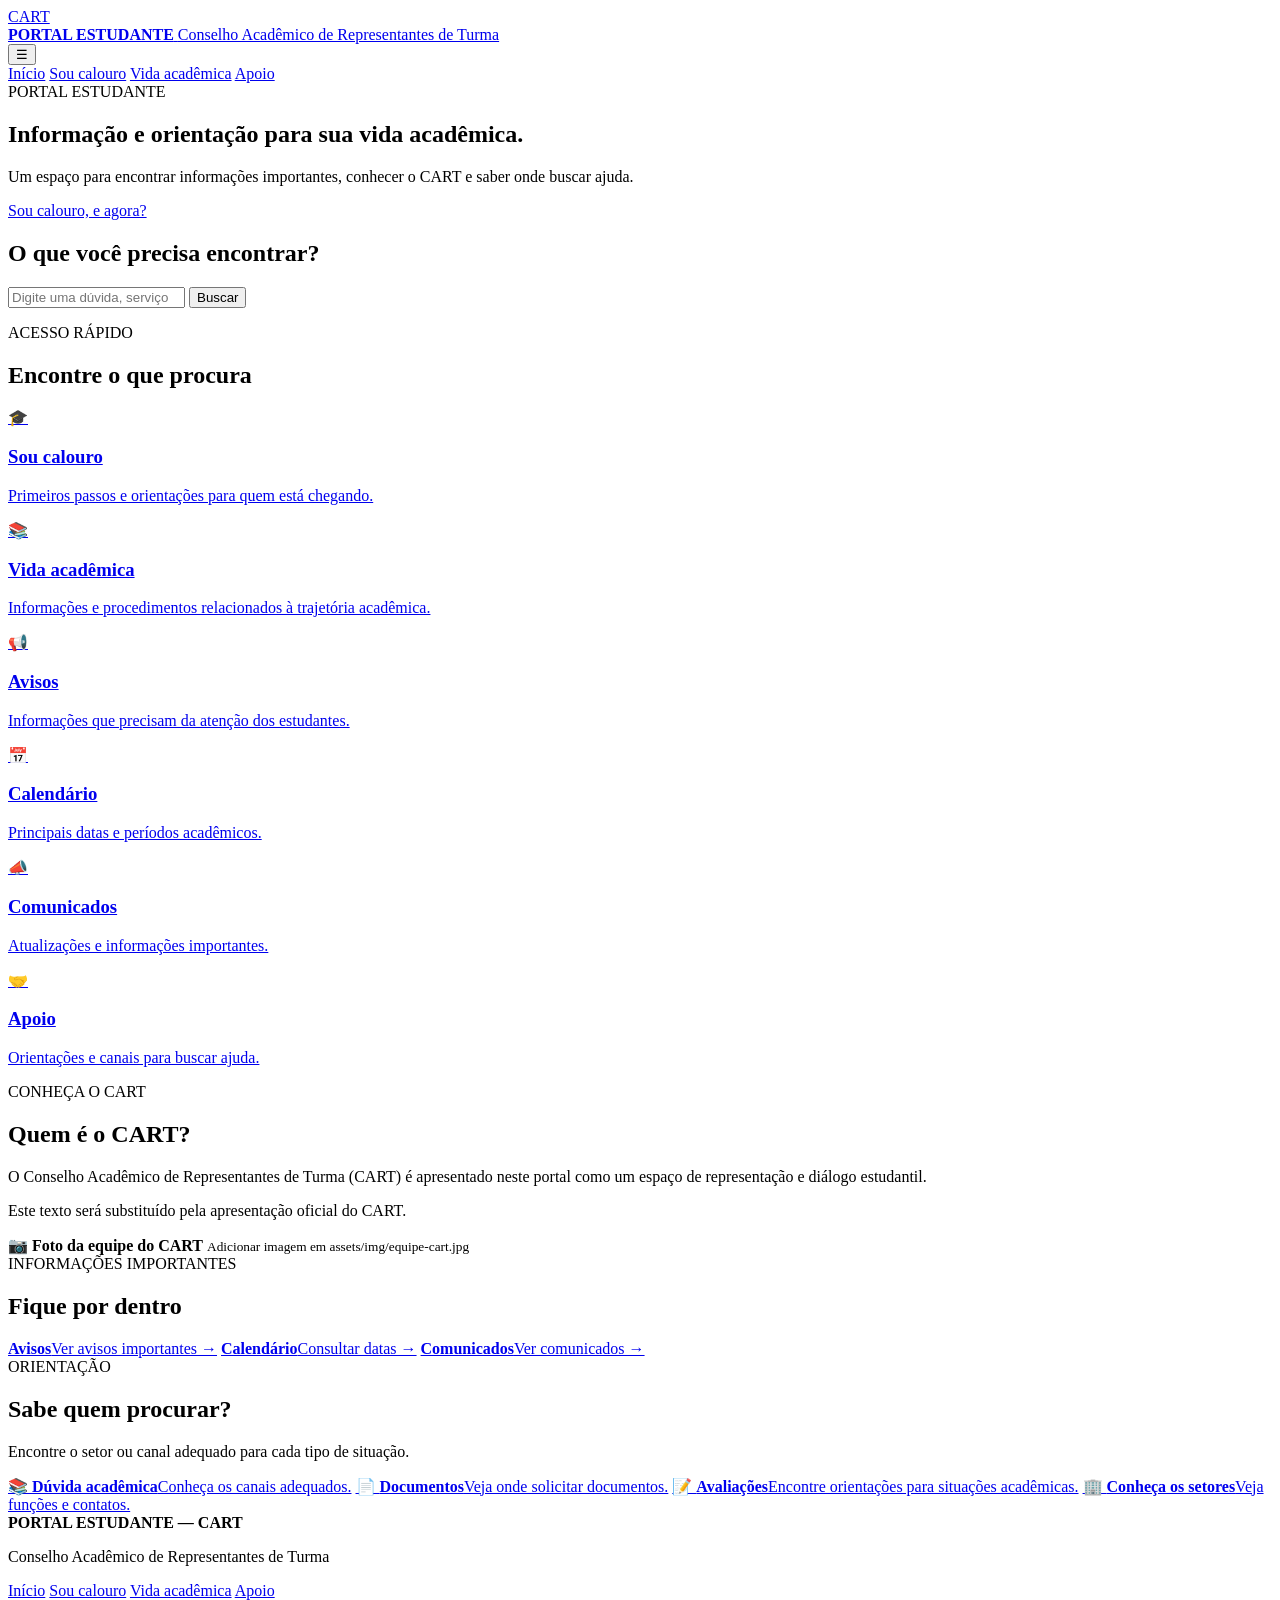
==== index.html @ 2d20d7ff "Add files via upload" ====
<!DOCTYPE html>
<html lang="pt-BR">
<head>
  <meta charset="UTF-8">
  <meta name="viewport" content="width=device-width, initial-scale=1.0">
  <meta name="description" content="Portal Estudante - Conselho Acadêmico de Representantes de Turma (CART)">
  <title>Portal Estudante | CART</title>
  <link rel="stylesheet" href="css/style.css">
</head>
<body>
  <header class="site-header">
    <div class="header-container">
      <a class="brand" href="index.html" aria-label="Portal Estudante - Início">
        <div class="brand-logo">CART</div>
        <div>
          <strong>PORTAL ESTUDANTE</strong>
          <span>Conselho Acadêmico de Representantes de Turma</span>
        </div>
      </a>

      <button class="menu-toggle" aria-label="Abrir menu" aria-expanded="false">☰</button>

      <nav class="main-nav" aria-label="Navegação principal">
        <a class="active" href="index.html">Início</a>
        <a href="pages/sou-calouro.html">Sou calouro</a>
        <a href="pages/vida-academica.html">Vida acadêmica</a>
        <a href="pages/apoio.html">Apoio</a>
      </nav>
    </div>
  </header>

  <main>
    <section class="hero">
      <div class="hero-content">
        <span class="eyebrow">PORTAL ESTUDANTE</span>
        <h1>Informação e orientação para sua vida acadêmica.</h1>
        <p>Um espaço para encontrar informações importantes, conhecer o CART e saber onde buscar ajuda.</p>
        <a class="button" href="pages/sou-calouro.html">Sou calouro, e agora?</a>
      </div>
    </section>

    <section class="search-section container">
      <h2>O que você precisa encontrar?</h2>
      <div class="search-box">
        <input id="siteSearch" type="search" placeholder="Digite uma dúvida, serviço ou assunto..." aria-label="Pesquisar no portal">
        <button id="searchButton" type="button">Buscar</button>
      </div>
      <p id="searchMessage" class="search-message" aria-live="polite"></p>
    </section>

    <section class="container section">
      <div class="section-heading">
        <span class="eyebrow">ACESSO RÁPIDO</span>
        <h2>Encontre o que procura</h2>
      </div>

      <div class="card-grid">
        <a class="info-card" href="pages/sou-calouro.html">
          <span class="card-icon">🎓</span>
          <h3>Sou calouro</h3>
          <p>Primeiros passos e orientações para quem está chegando.</p>
        </a>

        <a class="info-card" href="pages/vida-academica.html">
          <span class="card-icon">📚</span>
          <h3>Vida acadêmica</h3>
          <p>Informações e procedimentos relacionados à trajetória acadêmica.</p>
        </a>

        <a class="info-card" href="pages/avisos.html">
          <span class="card-icon">📢</span>
          <h3>Avisos</h3>
          <p>Informações que precisam da atenção dos estudantes.</p>
        </a>

        <a class="info-card" href="pages/calendario.html">
          <span class="card-icon">📅</span>
          <h3>Calendário</h3>
          <p>Principais datas e períodos acadêmicos.</p>
        </a>

        <a class="info-card" href="pages/comunicados.html">
          <span class="card-icon">📣</span>
          <h3>Comunicados</h3>
          <p>Atualizações e informações importantes.</p>
        </a>

        <a class="info-card" href="pages/apoio.html">
          <span class="card-icon">🤝</span>
          <h3>Apoio</h3>
          <p>Orientações e canais para buscar ajuda.</p>
        </a>
      </div>
    </section>

    <section class="about-section">
      <div class="container about-grid">
        <div>
          <span class="eyebrow">CONHEÇA O CART</span>
          <h2>Quem é o CART?</h2>
          <p>O Conselho Acadêmico de Representantes de Turma (CART) é apresentado neste portal como um espaço de representação e diálogo estudantil.</p>
          <p class="placeholder-note">Este texto será substituído pela apresentação oficial do CART.</p>
        </div>

        <div class="photo-placeholder">
          <span>📷</span>
          <strong>Foto da equipe do CART</strong>
          <small>Adicionar imagem em assets/img/equipe-cart.jpg</small>
        </div>
      </div>
    </section>

    <section class="container section">
      <div class="section-heading">
        <span class="eyebrow">INFORMAÇÕES IMPORTANTES</span>
        <h2>Fique por dentro</h2>
      </div>

      <div class="notice-grid">
        <a href="pages/avisos.html" class="notice-card"><strong>Avisos</strong><span>Ver avisos importantes →</span></a>
        <a href="pages/calendario.html" class="notice-card"><strong>Calendário</strong><span>Consultar datas →</span></a>
        <a href="pages/comunicados.html" class="notice-card"><strong>Comunicados</strong><span>Ver comunicados →</span></a>
      </div>
    </section>

    <section class="help-section">
      <div class="container">
        <div class="section-heading">
          <span class="eyebrow">ORIENTAÇÃO</span>
          <h2>Sabe quem procurar?</h2>
          <p>Encontre o setor ou canal adequado para cada tipo de situação.</p>
        </div>

        <div class="help-grid">
          <a href="pages/setores.html" class="help-card">📚 <strong>Dúvida acadêmica</strong><span>Conheça os canais adequados.</span></a>
          <a href="pages/setores.html" class="help-card">📄 <strong>Documentos</strong><span>Veja onde solicitar documentos.</span></a>
          <a href="pages/setores.html" class="help-card">📝 <strong>Avaliações</strong><span>Encontre orientações para situações acadêmicas.</span></a>
          <a href="pages/setores.html" class="help-card">🏢 <strong>Conheça os setores</strong><span>Veja funções e contatos.</span></a>
        </div>
      </div>
    </section>
  </main>

  <footer class="site-footer">
    <div class="container footer-content">
      <div>
        <strong>PORTAL ESTUDANTE — CART</strong>
        <p>Conselho Acadêmico de Representantes de Turma</p>
      </div>
      <div>
        <a href="index.html">Início</a>
        <a href="pages/sou-calouro.html">Sou calouro</a>
        <a href="pages/vida-academica.html">Vida acadêmica</a>
        <a href="pages/apoio.html">Apoio</a>
      </div>
    </div>
  </footer>

  <script src="js/script.js"></script>
</body>
</html>
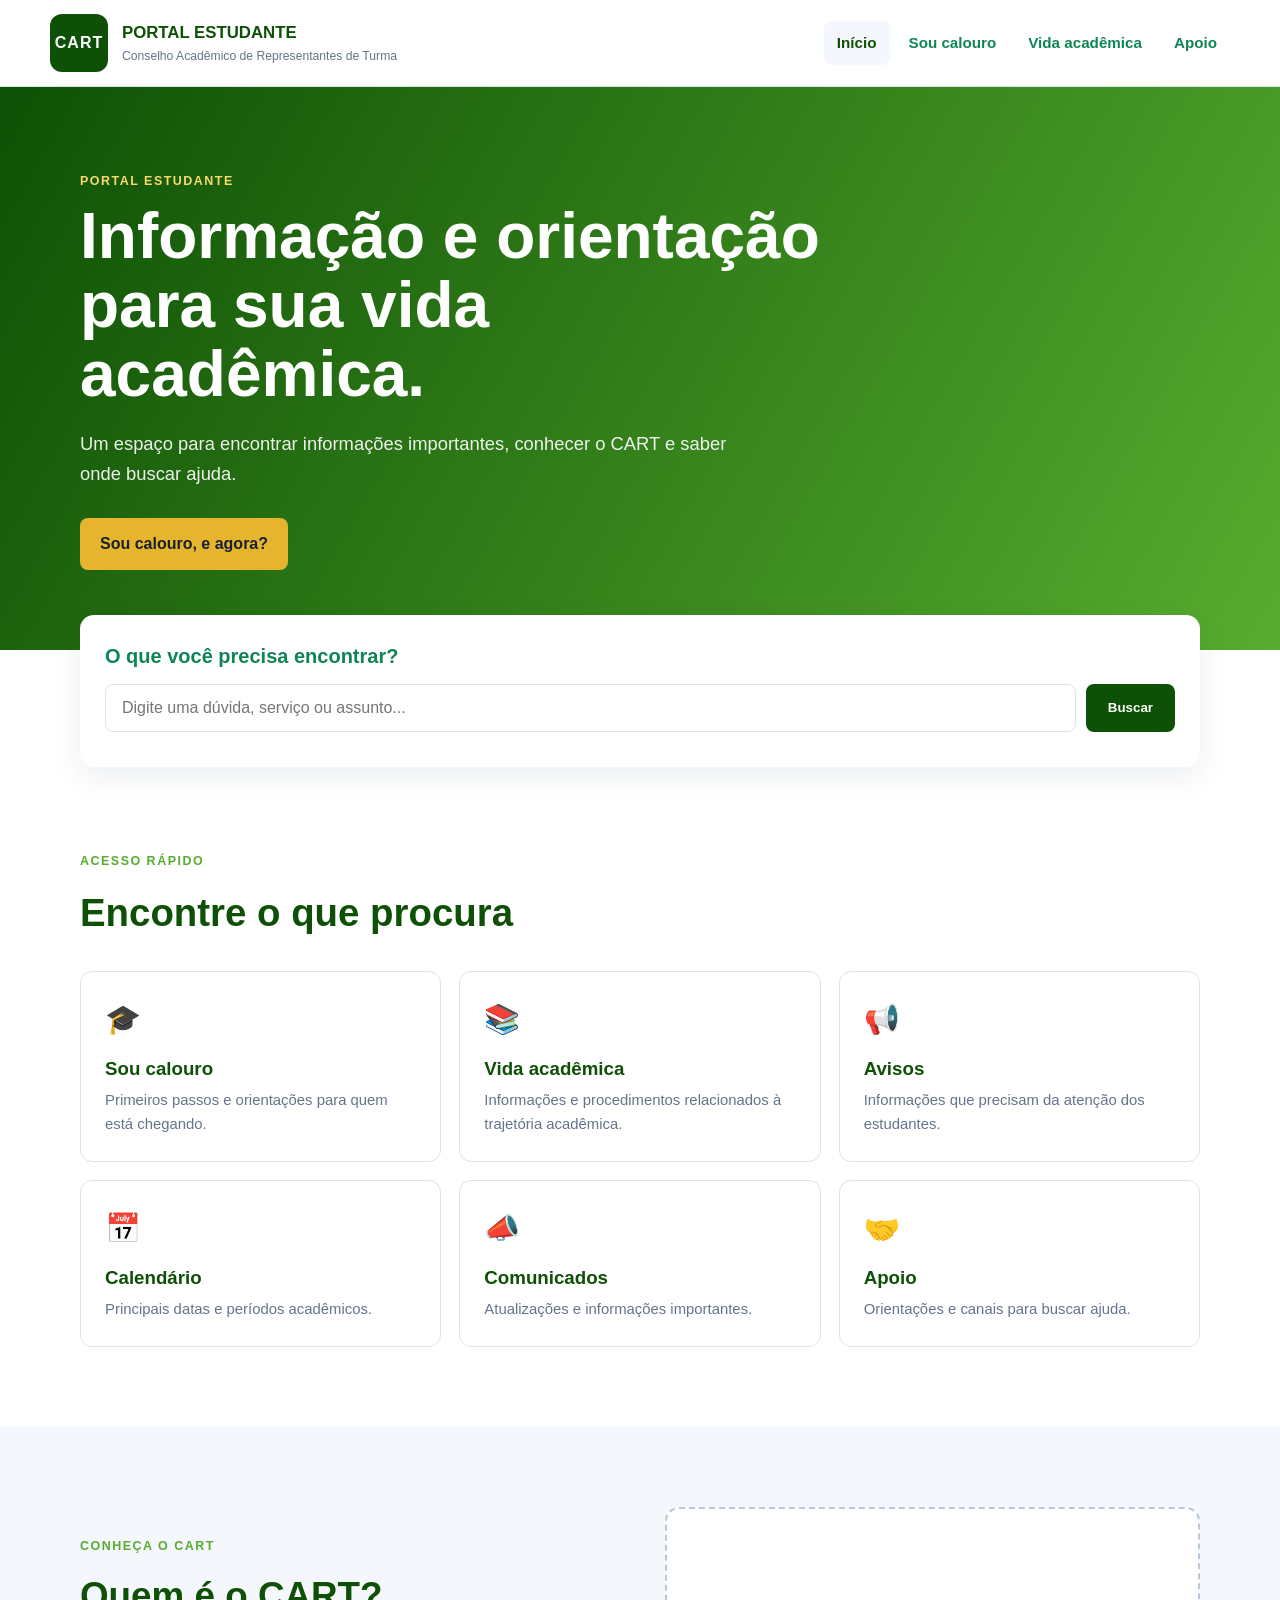
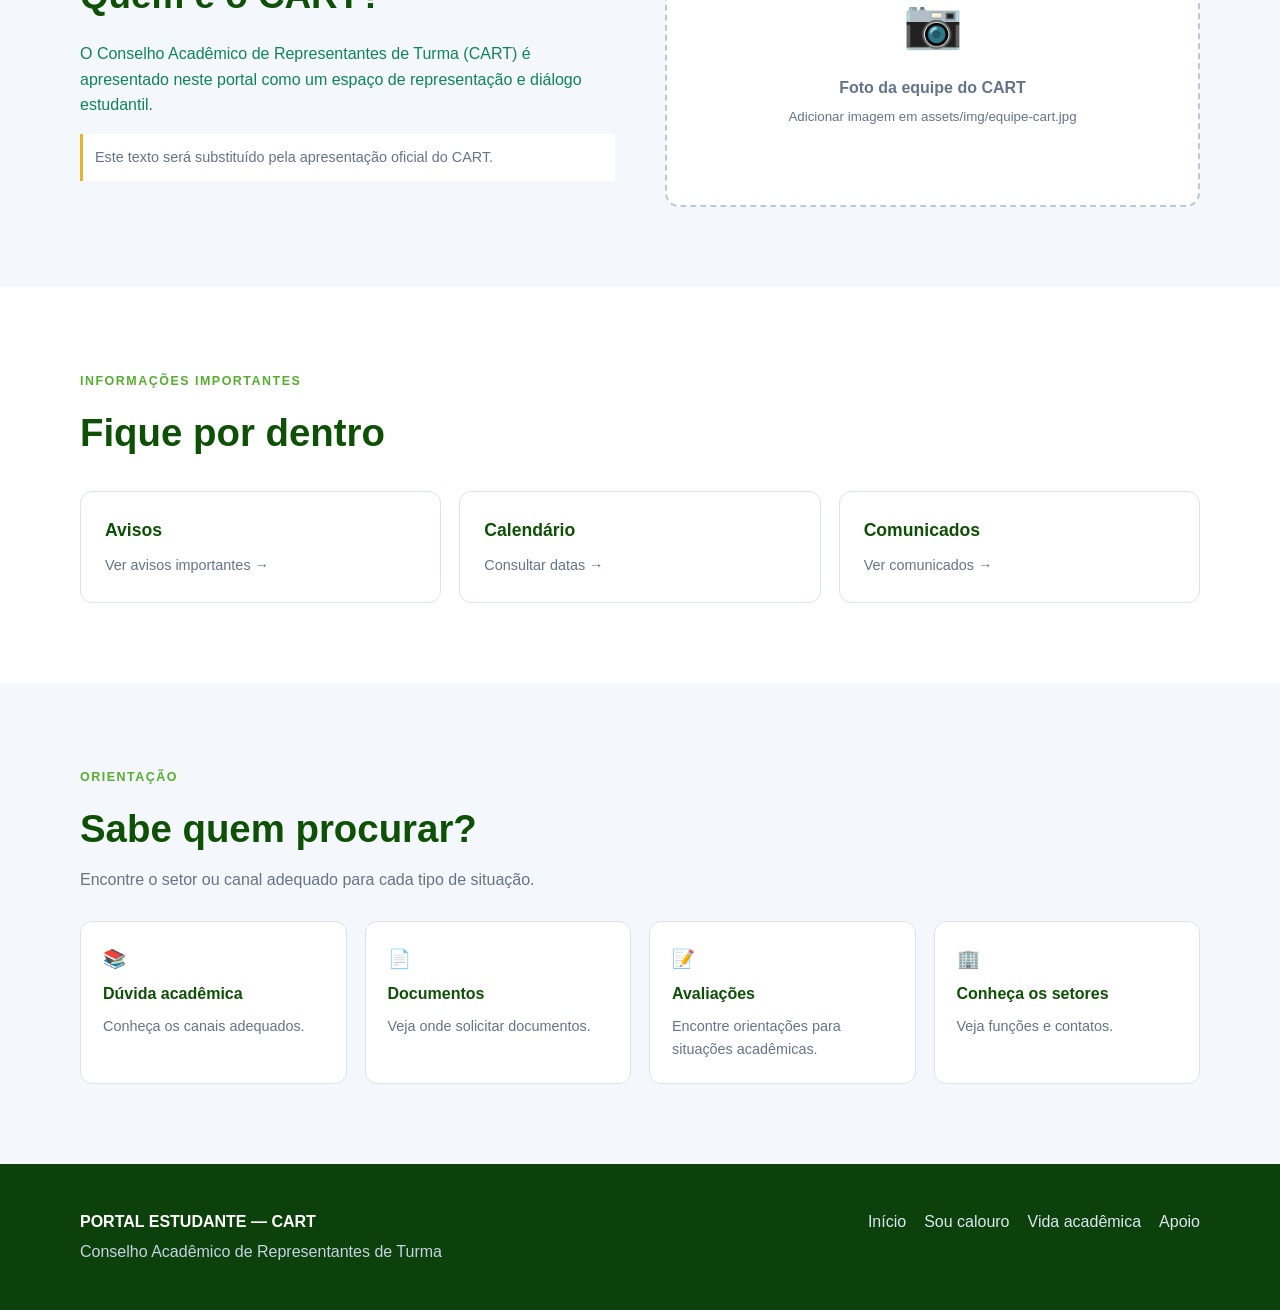
==== commit bd637cfa: "Update index.html" ====
--- a/index.html
+++ b/index.html
@@ -5,7 +5,7 @@
   <meta name="viewport" content="width=device-width, initial-scale=1.0">
   <meta name="description" content="Portal Estudante - Conselho Acadêmico de Representantes de Turma (CART)">
   <title>Portal Estudante | CART</title>
-  <link rel="stylesheet" href="css/style.css">
+  <link rel="stylesheet" href="style.css">
 </head>
 <body>
   <header class="site-header">
--- a/style.css
+++ b/style.css
@@ -0,0 +1,508 @@
+* {
+  margin: 0;
+  padding: 0;
+  box-sizing: border-box;
+}
+
+:root {
+  --primary: #0e5005;
+  --secondary: #57ad2f;
+  --accent: #e7b52d;
+  --light: #f4f7fb;
+  --text: #0f8557;
+  --muted: #64748b;
+  --white: #ffffff;
+  --border: #dbe3ed;
+  --shadow: 0 10px 30px rgba(15, 38, 70, 0.08);
+}
+
+html {
+  scroll-behavior: smooth;
+}
+
+body {
+  font-family: Arial, Helvetica, sans-serif;
+  color: var(--text);
+  background: var(--white);
+  line-height: 1.6;
+}
+
+a {
+  color: inherit;
+  text-decoration: none;
+}
+
+.container {
+  width: min(1120px, 92%);
+  margin: 0 auto;
+}
+
+.site-header {
+  background: var(--white);
+  border-bottom: 1px solid var(--border);
+  position: sticky;
+  top: 0;
+  z-index: 1000;
+}
+
+.header-container {
+  width: min(1180px, 94%);
+  margin: 0 auto;
+  min-height: 86px;
+  display: flex;
+  align-items: center;
+  justify-content: space-between;
+  gap: 30px;
+}
+
+.brand {
+  display: flex;
+  align-items: center;
+  gap: 14px;
+}
+
+.brand-logo {
+  width: 58px;
+  height: 58px;
+  border-radius: 12px;
+  display: grid;
+  place-items: center;
+  background: var(--primary);
+  color: var(--white);
+  font-weight: 800;
+  letter-spacing: 1px;
+}
+
+.brand strong {
+  display: block;
+  color: var(--primary);
+  font-size: 1.05rem;
+}
+
+.brand span {
+  display: block;
+  color: var(--muted);
+  font-size: 0.76rem;
+}
+
+.main-nav {
+  display: flex;
+  align-items: center;
+  gap: 6px;
+}
+
+.main-nav a {
+  padding: 10px 13px;
+  border-radius: 8px;
+  color: var(--text);
+  font-weight: 600;
+  font-size: 0.95rem;
+}
+
+.main-nav a:hover,
+.main-nav a.active {
+  background: var(--light);
+  color: var(--primary);
+}
+
+.menu-toggle {
+  display: none;
+  border: 0;
+  background: transparent;
+  font-size: 1.7rem;
+  cursor: pointer;
+}
+
+.hero {
+  min-height: 470px;
+  display: flex;
+  align-items: center;
+  background: linear-gradient(120deg, var(--primary), var(--secondary));
+  color: var(--white);
+}
+
+.hero-content {
+  width: min(1120px, 92%);
+  margin: 0 auto;
+  padding: 80px 0;
+}
+
+.eyebrow {
+  display: inline-block;
+  margin-bottom: 10px;
+  font-size: 0.78rem;
+  font-weight: 800;
+  letter-spacing: 1.5px;
+  color: var(--secondary);
+}
+
+.hero .eyebrow {
+  color: #f7d96a;
+}
+
+.hero h1 {
+  max-width: 760px;
+  font-size: clamp(2.2rem, 5vw, 4.1rem);
+  line-height: 1.08;
+  margin-bottom: 20px;
+}
+
+.hero p {
+  max-width: 650px;
+  font-size: 1.15rem;
+  opacity: 0.92;
+  margin-bottom: 30px;
+}
+
+.button {
+  display: inline-block;
+  padding: 13px 20px;
+  border-radius: 8px;
+  background: var(--accent);
+  color: #17212f;
+  font-weight: 800;
+}
+
+.search-section {
+  margin-top: -35px;
+  position: relative;
+  z-index: 2;
+  background: var(--white);
+  border-radius: 14px;
+  padding: 25px;
+  box-shadow: var(--shadow);
+}
+
+.search-section h2 {
+  font-size: 1.25rem;
+  margin-bottom: 12px;
+}
+
+.search-box {
+  display: flex;
+  gap: 10px;
+}
+
+.search-box input {
+  flex: 1;
+  padding: 14px 16px;
+  border: 1px solid var(--border);
+  border-radius: 8px;
+  font-size: 1rem;
+  outline: none;
+}
+
+.search-box input:focus {
+  border-color: var(--secondary);
+}
+
+.search-box button {
+  border: 0;
+  border-radius: 8px;
+  padding: 0 22px;
+  background: var(--primary);
+  color: var(--white);
+  font-weight: 700;
+  cursor: pointer;
+}
+
+.search-message {
+  margin-top: 10px;
+  color: var(--muted);
+  font-size: 0.9rem;
+}
+
+.section {
+  padding: 80px 0;
+}
+
+.section-heading {
+  margin-bottom: 28px;
+}
+
+.section-heading h2 {
+  color: var(--primary);
+  font-size: clamp(1.8rem, 3vw, 2.5rem);
+}
+
+.section-heading p {
+  color: var(--muted);
+  margin-top: 8px;
+}
+
+.card-grid {
+  display: grid;
+  grid-template-columns: repeat(3, 1fr);
+  gap: 18px;
+}
+
+.info-card,
+.help-card,
+.notice-card {
+  border: 1px solid var(--border);
+  border-radius: 12px;
+  background: var(--white);
+  transition: transform 0.2s, box-shadow 0.2s, border-color 0.2s;
+}
+
+.info-card {
+  padding: 24px;
+}
+
+.info-card:hover,
+.help-card:hover,
+.notice-card:hover {
+  transform: translateY(-3px);
+  border-color: #b9c9dc;
+  box-shadow: var(--shadow);
+}
+
+.card-icon {
+  font-size: 1.8rem;
+}
+
+.info-card h3 {
+  margin: 12px 0 5px;
+  color: var(--primary);
+}
+
+.info-card p {
+  color: var(--muted);
+  font-size: 0.93rem;
+}
+
+.about-section {
+  background: var(--light);
+  padding: 80px 0;
+}
+
+.about-grid {
+  display: grid;
+  grid-template-columns: 1fr 1fr;
+  gap: 50px;
+  align-items: center;
+}
+
+.about-grid h2 {
+  color: var(--primary);
+  font-size: 2.3rem;
+  margin-bottom: 15px;
+}
+
+.placeholder-note {
+  margin-top: 16px;
+  padding: 12px;
+  border-left: 3px solid var(--accent);
+  background: var(--white);
+  color: var(--muted);
+  font-size: 0.9rem;
+}
+
+.photo-placeholder {
+  min-height: 300px;
+  border: 2px dashed #b9c9dc;
+  border-radius: 14px;
+  display: flex;
+  flex-direction: column;
+  justify-content: center;
+  align-items: center;
+  text-align: center;
+  color: var(--muted);
+  background: var(--white);
+}
+
+.photo-placeholder span {
+  font-size: 3rem;
+  margin-bottom: 12px;
+}
+
+.photo-placeholder small {
+  margin-top: 6px;
+}
+
+.notice-grid,
+.help-grid {
+  display: grid;
+  grid-template-columns: repeat(3, 1fr);
+  gap: 18px;
+}
+
+.notice-card {
+  padding: 24px;
+}
+
+.notice-card strong {
+  display: block;
+  color: var(--primary);
+  font-size: 1.1rem;
+  margin-bottom: 8px;
+}
+
+.notice-card span,
+.help-card span {
+  color: var(--muted);
+  font-size: 0.9rem;
+}
+
+.help-section {
+  background: var(--light);
+  padding: 80px 0;
+}
+
+.help-grid {
+  grid-template-columns: repeat(4, 1fr);
+}
+
+.help-card {
+  padding: 22px;
+  display: flex;
+  flex-direction: column;
+  gap: 8px;
+  font-size: 1.15rem;
+}
+
+.help-card strong {
+  color: var(--primary);
+  font-size: 1rem;
+}
+
+.site-footer {
+  background: #0d410c;
+  color: var(--white);
+  padding: 45px 0;
+}
+
+.footer-content {
+  display: flex;
+  justify-content: space-between;
+  gap: 30px;
+}
+
+.footer-content p {
+  color: #c5d3e3;
+  margin-top: 5px;
+}
+
+.footer-content > div:last-child {
+  display: flex;
+  flex-wrap: wrap;
+  gap: 18px;
+  align-content: flex-start;
+}
+
+.footer-content a {
+  color: #dce7f2;
+}
+
+.footer-content a:hover {
+  color: var(--white);
+}
+
+.page-main {
+  min-height: 70vh;
+  padding: 70px 0;
+}
+
+.page-hero {
+  background: var(--light);
+  padding: 55px 0;
+  border-bottom: 1px solid var(--border);
+}
+
+.page-hero h1 {
+  color: var(--primary);
+  font-size: clamp(2rem, 4vw, 3.2rem);
+}
+
+.page-content {
+  padding: 60px 0;
+}
+
+.placeholder-box {
+  padding: 35px;
+  border: 1px dashed #b9c9dc;
+  border-radius: 12px;
+  background: var(--light);
+  color: var(--muted);
+  margin-top: 25px;
+}
+
+@media (max-width: 850px) {
+  .menu-toggle {
+    display: block;
+  }
+
+  .main-nav {
+    display: none;
+    position: absolute;
+    top: 86px;
+    left: 0;
+    right: 0;
+    padding: 12px 4%;
+    background: var(--white);
+    border-bottom: 1px solid var(--border);
+    flex-direction: column;
+    align-items: stretch;
+  }
+
+  .main-nav.open {
+    display: flex;
+  }
+
+  .main-nav a {
+    width: 100%;
+  }
+
+  .card-grid,
+  .notice-grid,
+  .help-grid,
+  .about-grid {
+    grid-template-columns: 1fr 1fr;
+  }
+}
+
+@media (max-width: 580px) {
+  .header-container {
+    min-height: 76px;
+  }
+
+  .brand span {
+    display: none;
+  }
+
+  .brand strong {
+    font-size: 0.9rem;
+  }
+
+  .brand-logo {
+    width: 48px;
+    height: 48px;
+  }
+
+  .main-nav {
+    top: 76px;
+  }
+
+  .hero {
+    min-height: 430px;
+  }
+
+  .search-box {
+    flex-direction: column;
+  }
+
+  .search-box button {
+    padding: 13px;
+  }
+
+  .card-grid,
+  .notice-grid,
+  .help-grid,
+  .about-grid {
+    grid-template-columns: 1fr;
+  }
+
+  .footer-content {
+    flex-direction: column;
+  }
+}
